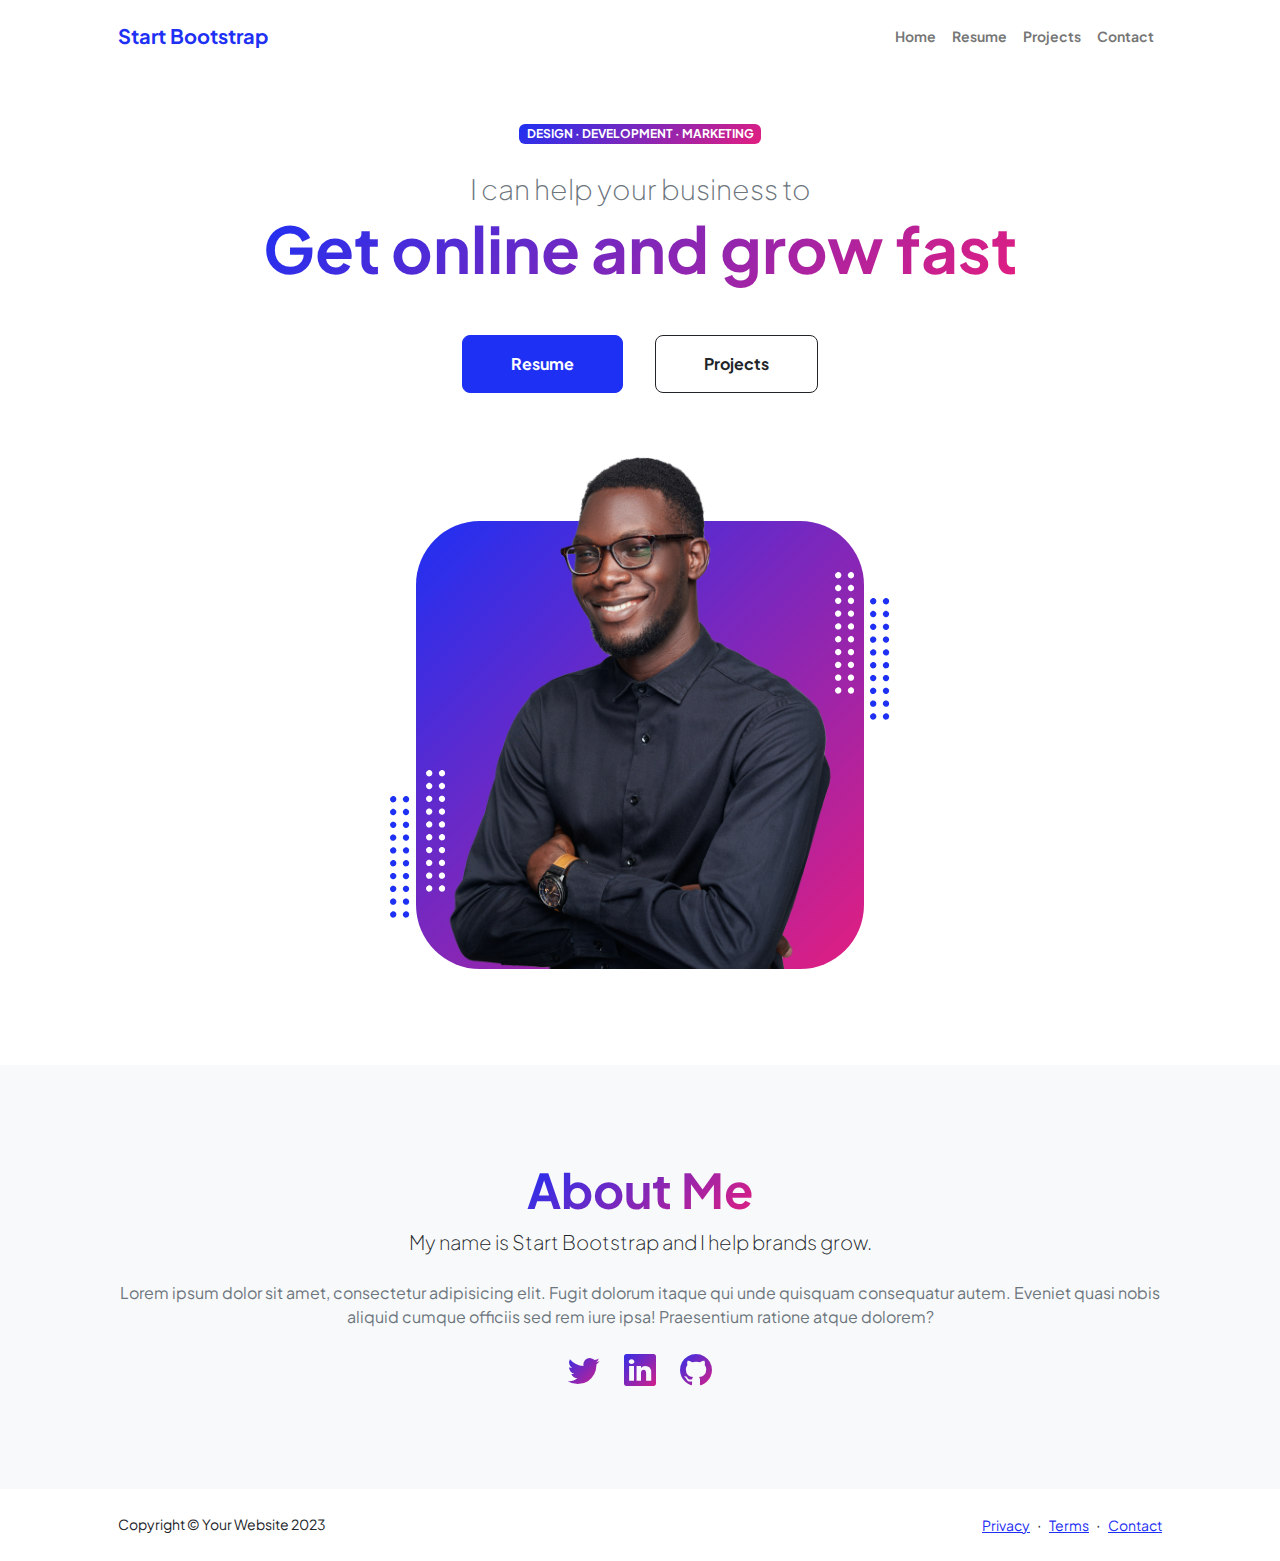
==== spongbob/index.html @ 81c8b0e4 "spongbob" ====
<!DOCTYPE html>
<html lang="en">
    <head>
        <meta charset="utf-8" />
        <meta name="viewport" content="width=device-width, initial-scale=1, shrink-to-fit=no" />
        <meta name="description" content="" />
        <meta name="author" content="" />
        <title>Personal - Start Bootstrap Theme</title>
        <!-- Favicon-->
        <link rel="icon" type="image/x-icon" href="assets/favicon.ico" />
        <!-- Custom Google font-->
        <link rel="preconnect" href="https://fonts.googleapis.com" />
        <link rel="preconnect" href="https://fonts.gstatic.com" crossorigin />
        <link href="https://fonts.googleapis.com/css2?family=Plus+Jakarta+Sans:wght@100;200;300;400;500;600;700;800;900&amp;display=swap" rel="stylesheet" />
        <!-- Bootstrap icons-->
        <link href="https://cdn.jsdelivr.net/npm/bootstrap-icons@1.8.1/font/bootstrap-icons.css" rel="stylesheet" />
        <!-- Core theme CSS (includes Bootstrap)-->
        <link href="css/styles.css" rel="stylesheet" />
    </head>
    <body class="d-flex flex-column h-100">
        <main class="flex-shrink-0">
            <!-- Navigation-->
            <nav class="navbar navbar-expand-lg navbar-light bg-white py-3">
                <div class="container px-5">
                    <a class="navbar-brand" href="index.html"><span class="fw-bolder text-primary">Start Bootstrap</span></a>
                    <button class="navbar-toggler" type="button" data-bs-toggle="collapse" data-bs-target="#navbarSupportedContent" aria-controls="navbarSupportedContent" aria-expanded="false" aria-label="Toggle navigation"><span class="navbar-toggler-icon"></span></button>
                    <div class="collapse navbar-collapse" id="navbarSupportedContent">
                        <ul class="navbar-nav ms-auto mb-2 mb-lg-0 small fw-bolder">
                            <li class="nav-item"><a class="nav-link" href="index.html">Home</a></li>
                            <li class="nav-item"><a class="nav-link" href="resume.html">Resume</a></li>
                            <li class="nav-item"><a class="nav-link" href="projects.html">Projects</a></li>
                            <li class="nav-item"><a class="nav-link" href="contact.html">Contact</a></li>
                        </ul>
                    </div>
                </div>
            </nav>
            <!-- Header-->
            <header class="py-5">
                <div class="container px-5 pb-5">
                    <div class="row gx-5 align-items-center">
                        <div class="col-xxl-5">
                            <!-- Header text content-->
                            <div class="text-center text-xxl-start">
                                <div class="badge bg-gradient-primary-to-secondary text-white mb-4"><div class="text-uppercase">Design &middot; Development &middot; Marketing</div></div>
                                <div class="fs-3 fw-light text-muted">I can help your business to</div>
                                <h1 class="display-3 fw-bolder mb-5"><span class="text-gradient d-inline">Get online and grow fast</span></h1>
                                <div class="d-grid gap-3 d-sm-flex justify-content-sm-center justify-content-xxl-start mb-3">
                                    <a class="btn btn-primary btn-lg px-5 py-3 me-sm-3 fs-6 fw-bolder" href="resume.html">Resume</a>
                                    <a class="btn btn-outline-dark btn-lg px-5 py-3 fs-6 fw-bolder" href="projects.html">Projects</a>
                                </div>
                            </div>
                        </div>
                        <div class="col-xxl-7">
                            <!-- Header profile picture-->
                            <div class="d-flex justify-content-center mt-5 mt-xxl-0">
                                <div class="profile bg-gradient-primary-to-secondary">
                                    <!-- TIP: For best results, use a photo with a transparent background like the demo example below-->
                                    <!-- Watch a tutorial on how to do this on YouTube (link)-->
                                    <img class="profile-img" src="assets/profile.png" alt="..." />
                                    <div class="dots-1">
                                        <!-- SVG Dots-->
                                        <svg version="1.1" xmlns="http://www.w3.org/2000/svg" xmlns:xlink="http://www.w3.org/1999/xlink" x="0px" y="0px" viewBox="0 0 191.6 1215.4" style="enable-background: new 0 0 191.6 1215.4" xml:space="preserve">
                                            <g transform="translate(0.000000,1280.000000) scale(0.100000,-0.100000)">
                                                <path d="M227.7,12788.6c-105-35-200-141-222-248c-43-206,163-412,369-369c155,32,275,190,260,339c-11,105-90,213-190,262        C383.7,12801.6,289.7,12808.6,227.7,12788.6z"></path>
                                                <path d="M1507.7,12788.6c-151-50-253-216-222-362c25-119,136-230,254-255c194-41,395,142,375,339c-11,105-90,213-190,262        C1663.7,12801.6,1569.7,12808.6,1507.7,12788.6z"></path>
                                                <path d="M227.7,11508.6c-105-35-200-141-222-248c-43-206,163-412,369-369c155,32,275,190,260,339c-11,105-90,213-190,262        C383.7,11521.6,289.7,11528.6,227.7,11508.6z"></path>
                                                <path d="M1507.7,11508.6c-151-50-253-216-222-362c25-119,136-230,254-255c194-41,395,142,375,339c-11,105-90,213-190,262        C1663.7,11521.6,1569.7,11528.6,1507.7,11508.6z"></path>
                                                <path d="M227.7,10228.6c-105-35-200-141-222-248c-43-206,163-412,369-369c155,32,275,190,260,339c-11,105-90,213-190,262        C383.7,10241.6,289.7,10248.6,227.7,10228.6z"></path>
                                                <path d="M1507.7,10228.6c-105-35-200-141-222-248c-43-206,163-412,369-369c155,32,275,190,260,339c-11,105-90,213-190,262        C1663.7,10241.6,1569.7,10248.6,1507.7,10228.6z"></path>
                                                <path d="M227.7,8948.6c-105-35-200-141-222-248c-43-206,163-412,369-369c155,32,275,190,260,339c-11,105-90,213-190,262        C383.7,8961.6,289.7,8968.6,227.7,8948.6z"></path>
                                                <path d="M1507.7,8948.6c-105-35-200-141-222-248c-43-206,163-412,369-369c155,32,275,190,260,339c-11,105-90,213-190,262        C1663.7,8961.6,1569.7,8968.6,1507.7,8948.6z"></path>
                                                <path d="M227.7,7668.6c-105-35-200-141-222-248c-43-206,163-412,369-369c155,32,275,190,260,339c-11,105-90,213-190,262        C383.7,7681.6,289.7,7688.6,227.7,7668.6z"></path>
                                                <path d="M1507.7,7668.6c-105-35-200-141-222-248c-43-206,163-412,369-369c155,32,275,190,260,339c-11,105-90,213-190,262        C1663.7,7681.6,1569.7,7688.6,1507.7,7668.6z"></path>
                                                <path d="M227.7,6388.6c-105-35-200-141-222-248c-43-206,163-412,369-369c155,32,275,190,260,339c-11,105-90,213-190,262        C383.7,6401.6,289.7,6408.6,227.7,6388.6z"></path>
                                                <path d="M1507.7,6388.6c-105-35-200-141-222-248c-43-206,163-412,369-369c155,32,275,190,260,339c-11,105-90,213-190,262        C1663.7,6401.6,1569.7,6408.6,1507.7,6388.6z"></path>
                                                <path d="M227.7,5108.6c-105-35-200-141-222-248c-43-206,163-412,369-369c155,32,275,190,260,339c-11,105-90,213-190,262        C383.7,5121.6,289.7,5128.6,227.7,5108.6z"></path>
                                                <path d="M1507.7,5108.6c-105-35-200-141-222-248c-43-206,163-412,369-369c155,32,275,190,260,339c-11,105-90,213-190,262        C1663.7,5121.6,1569.7,5128.6,1507.7,5108.6z"></path>
                                                <path d="M227.7,3828.6c-105-35-200-141-222-248c-43-206,163-412,369-369c155,32,275,190,260,339c-11,105-90,213-190,262        C383.7,3841.6,289.7,3848.6,227.7,3828.6z"></path>
                                                <path d="M1507.7,3828.6c-105-35-200-141-222-248c-43-206,163-412,369-369c155,32,275,190,260,339c-11,105-90,213-190,262        C1663.7,3841.6,1569.7,3848.6,1507.7,3828.6z"></path>
                                                <path d="M227.7,2548.6c-105-35-200-141-222-248c-43-206,163-412,369-369c155,32,275,190,260,339c-11,105-90,213-190,262        C383.7,2561.6,289.7,2568.6,227.7,2548.6z"></path>
                                                <path d="M1507.7,2548.6c-105-35-200-141-222-248c-43-206,163-412,369-369c155,32,275,190,260,339c-11,105-90,213-190,262        C1663.7,2561.6,1569.7,2568.6,1507.7,2548.6z"></path>
                                                <path d="M227.7,1268.6c-105-35-200-141-222-248c-43-206,163-412,369-369c155,32,275,190,260,339c-11,105-90,213-190,262        C383.7,1281.6,289.7,1288.6,227.7,1268.6z"></path>
                                                <path d="M1507.7,1268.6c-105-35-200-141-222-248c-43-206,163-412,369-369c155,32,275,190,260,339c-11,105-90,213-190,262        C1663.7,1281.6,1569.7,1288.6,1507.7,1268.6z"></path>
                                            </g>
                                        </svg>
                                        <!-- END of SVG dots-->
                                    </div>
                                    <div class="dots-2">
                                        <!-- SVG Dots-->
                                        <svg version="1.1" xmlns="http://www.w3.org/2000/svg" xmlns:xlink="http://www.w3.org/1999/xlink" x="0px" y="0px" viewBox="0 0 191.6 1215.4" style="enable-background: new 0 0 191.6 1215.4" xml:space="preserve">
                                            <g transform="translate(0.000000,1280.000000) scale(0.100000,-0.100000)">
                                                <path d="M227.7,12788.6c-105-35-200-141-222-248c-43-206,163-412,369-369c155,32,275,190,260,339c-11,105-90,213-190,262        C383.7,12801.6,289.7,12808.6,227.7,12788.6z"></path>
                                                <path d="M1507.7,12788.6c-151-50-253-216-222-362c25-119,136-230,254-255c194-41,395,142,375,339c-11,105-90,213-190,262        C1663.7,12801.6,1569.7,12808.6,1507.7,12788.6z"></path>
                                                <path d="M227.7,11508.6c-105-35-200-141-222-248c-43-206,163-412,369-369c155,32,275,190,260,339c-11,105-90,213-190,262        C383.7,11521.6,289.7,11528.6,227.7,11508.6z"></path>
                                                <path d="M1507.7,11508.6c-151-50-253-216-222-362c25-119,136-230,254-255c194-41,395,142,375,339c-11,105-90,213-190,262        C1663.7,11521.6,1569.7,11528.6,1507.7,11508.6z"></path>
                                                <path d="M227.7,10228.6c-105-35-200-141-222-248c-43-206,163-412,369-369c155,32,275,190,260,339c-11,105-90,213-190,262        C383.7,10241.6,289.7,10248.6,227.7,10228.6z"></path>
                                                <path d="M1507.7,10228.6c-105-35-200-141-222-248c-43-206,163-412,369-369c155,32,275,190,260,339c-11,105-90,213-190,262        C1663.7,10241.6,1569.7,10248.6,1507.7,10228.6z"></path>
                                                <path d="M227.7,8948.6c-105-35-200-141-222-248c-43-206,163-412,369-369c155,32,275,190,260,339c-11,105-90,213-190,262        C383.7,8961.6,289.7,8968.6,227.7,8948.6z"></path>
                                                <path d="M1507.7,8948.6c-105-35-200-141-222-248c-43-206,163-412,369-369c155,32,275,190,260,339c-11,105-90,213-190,262        C1663.7,8961.6,1569.7,8968.6,1507.7,8948.6z"></path>
                                                <path d="M227.7,7668.6c-105-35-200-141-222-248c-43-206,163-412,369-369c155,32,275,190,260,339c-11,105-90,213-190,262        C383.7,7681.6,289.7,7688.6,227.7,7668.6z"></path>
                                                <path d="M1507.7,7668.6c-105-35-200-141-222-248c-43-206,163-412,369-369c155,32,275,190,260,339c-11,105-90,213-190,262        C1663.7,7681.6,1569.7,7688.6,1507.7,7668.6z"></path>
                                                <path d="M227.7,6388.6c-105-35-200-141-222-248c-43-206,163-412,369-369c155,32,275,190,260,339c-11,105-90,213-190,262        C383.7,6401.6,289.7,6408.6,227.7,6388.6z"></path>
                                                <path d="M1507.7,6388.6c-105-35-200-141-222-248c-43-206,163-412,369-369c155,32,275,190,260,339c-11,105-90,213-190,262        C1663.7,6401.6,1569.7,6408.6,1507.7,6388.6z"></path>
                                                <path d="M227.7,5108.6c-105-35-200-141-222-248c-43-206,163-412,369-369c155,32,275,190,260,339c-11,105-90,213-190,262        C383.7,5121.6,289.7,5128.6,227.7,5108.6z"></path>
                                                <path d="M1507.7,5108.6c-105-35-200-141-222-248c-43-206,163-412,369-369c155,32,275,190,260,339c-11,105-90,213-190,262        C1663.7,5121.6,1569.7,5128.6,1507.7,5108.6z"></path>
                                                <path d="M227.7,3828.6c-105-35-200-141-222-248c-43-206,163-412,369-369c155,32,275,190,260,339c-11,105-90,213-190,262        C383.7,3841.6,289.7,3848.6,227.7,3828.6z"></path>
                                                <path d="M1507.7,3828.6c-105-35-200-141-222-248c-43-206,163-412,369-369c155,32,275,190,260,339c-11,105-90,213-190,262        C1663.7,3841.6,1569.7,3848.6,1507.7,3828.6z"></path>
                                                <path d="M227.7,2548.6c-105-35-200-141-222-248c-43-206,163-412,369-369c155,32,275,190,260,339c-11,105-90,213-190,262        C383.7,2561.6,289.7,2568.6,227.7,2548.6z"></path>
                                                <path d="M1507.7,2548.6c-105-35-200-141-222-248c-43-206,163-412,369-369c155,32,275,190,260,339c-11,105-90,213-190,262        C1663.7,2561.6,1569.7,2568.6,1507.7,2548.6z"></path>
                                                <path d="M227.7,1268.6c-105-35-200-141-222-248c-43-206,163-412,369-369c155,32,275,190,260,339c-11,105-90,213-190,262        C383.7,1281.6,289.7,1288.6,227.7,1268.6z"></path>
                                                <path d="M1507.7,1268.6c-105-35-200-141-222-248c-43-206,163-412,369-369c155,32,275,190,260,339c-11,105-90,213-190,262        C1663.7,1281.6,1569.7,1288.6,1507.7,1268.6z"></path>
                                            </g>
                                        </svg>
                                        <!-- END of SVG dots-->
                                    </div>
                                    <div class="dots-3">
                                        <!-- SVG Dots-->
                                        <svg version="1.1" xmlns="http://www.w3.org/2000/svg" xmlns:xlink="http://www.w3.org/1999/xlink" x="0px" y="0px" viewBox="0 0 191.6 1215.4" style="enable-background: new 0 0 191.6 1215.4" xml:space="preserve">
                                            <g transform="translate(0.000000,1280.000000) scale(0.100000,-0.100000)">
                                                <path d="M227.7,12788.6c-105-35-200-141-222-248c-43-206,163-412,369-369c155,32,275,190,260,339c-11,105-90,213-190,262        C383.7,12801.6,289.7,12808.6,227.7,12788.6z"></path>
                                                <path d="M1507.7,12788.6c-151-50-253-216-222-362c25-119,136-230,254-255c194-41,395,142,375,339c-11,105-90,213-190,262        C1663.7,12801.6,1569.7,12808.6,1507.7,12788.6z"></path>
                                                <path d="M227.7,11508.6c-105-35-200-141-222-248c-43-206,163-412,369-369c155,32,275,190,260,339c-11,105-90,213-190,262        C383.7,11521.6,289.7,11528.6,227.7,11508.6z"></path>
                                                <path d="M1507.7,11508.6c-151-50-253-216-222-362c25-119,136-230,254-255c194-41,395,142,375,339c-11,105-90,213-190,262        C1663.7,11521.6,1569.7,11528.6,1507.7,11508.6z"></path>
                                                <path d="M227.7,10228.6c-105-35-200-141-222-248c-43-206,163-412,369-369c155,32,275,190,260,339c-11,105-90,213-190,262        C383.7,10241.6,289.7,10248.6,227.7,10228.6z"></path>
                                                <path d="M1507.7,10228.6c-105-35-200-141-222-248c-43-206,163-412,369-369c155,32,275,190,260,339c-11,105-90,213-190,262        C1663.7,10241.6,1569.7,10248.6,1507.7,10228.6z"></path>
                                                <path d="M227.7,8948.6c-105-35-200-141-222-248c-43-206,163-412,369-369c155,32,275,190,260,339c-11,105-90,213-190,262        C383.7,8961.6,289.7,8968.6,227.7,8948.6z"></path>
                                                <path d="M1507.7,8948.6c-105-35-200-141-222-248c-43-206,163-412,369-369c155,32,275,190,260,339c-11,105-90,213-190,262        C1663.7,8961.6,1569.7,8968.6,1507.7,8948.6z"></path>
                                                <path d="M227.7,7668.6c-105-35-200-141-222-248c-43-206,163-412,369-369c155,32,275,190,260,339c-11,105-90,213-190,262        C383.7,7681.6,289.7,7688.6,227.7,7668.6z"></path>
                                                <path d="M1507.7,7668.6c-105-35-200-141-222-248c-43-206,163-412,369-369c155,32,275,190,260,339c-11,105-90,213-190,262        C1663.7,7681.6,1569.7,7688.6,1507.7,7668.6z"></path>
                                                <path d="M227.7,6388.6c-105-35-200-141-222-248c-43-206,163-412,369-369c155,32,275,190,260,339c-11,105-90,213-190,262        C383.7,6401.6,289.7,6408.6,227.7,6388.6z"></path>
                                                <path d="M1507.7,6388.6c-105-35-200-141-222-248c-43-206,163-412,369-369c155,32,275,190,260,339c-11,105-90,213-190,262        C1663.7,6401.6,1569.7,6408.6,1507.7,6388.6z"></path>
                                                <path d="M227.7,5108.6c-105-35-200-141-222-248c-43-206,163-412,369-369c155,32,275,190,260,339c-11,105-90,213-190,262        C383.7,5121.6,289.7,5128.6,227.7,5108.6z"></path>
                                                <path d="M1507.7,5108.6c-105-35-200-141-222-248c-43-206,163-412,369-369c155,32,275,190,260,339c-11,105-90,213-190,262        C1663.7,5121.6,1569.7,5128.6,1507.7,5108.6z"></path>
                                                <path d="M227.7,3828.6c-105-35-200-141-222-248c-43-206,163-412,369-369c155,32,275,190,260,339c-11,105-90,213-190,262        C383.7,3841.6,289.7,3848.6,227.7,3828.6z"></path>
                                                <path d="M1507.7,3828.6c-105-35-200-141-222-248c-43-206,163-412,369-369c155,32,275,190,260,339c-11,105-90,213-190,262        C1663.7,3841.6,1569.7,3848.6,1507.7,3828.6z"></path>
                                                <path d="M227.7,2548.6c-105-35-200-141-222-248c-43-206,163-412,369-369c155,32,275,190,260,339c-11,105-90,213-190,262        C383.7,2561.6,289.7,2568.6,227.7,2548.6z"></path>
                                                <path d="M1507.7,2548.6c-105-35-200-141-222-248c-43-206,163-412,369-369c155,32,275,190,260,339c-11,105-90,213-190,262        C1663.7,2561.6,1569.7,2568.6,1507.7,2548.6z"></path>
                                                <path d="M227.7,1268.6c-105-35-200-141-222-248c-43-206,163-412,369-369c155,32,275,190,260,339c-11,105-90,213-190,262        C383.7,1281.6,289.7,1288.6,227.7,1268.6z"></path>
                                                <path d="M1507.7,1268.6c-105-35-200-141-222-248c-43-206,163-412,369-369c155,32,275,190,260,339c-11,105-90,213-190,262        C1663.7,1281.6,1569.7,1288.6,1507.7,1268.6z"></path>
                                            </g>
                                        </svg>
                                        <!-- END of SVG dots-->
                                    </div>
                                    <div class="dots-4">
                                        <!-- SVG Dots-->
                                        <svg version="1.1" xmlns="http://www.w3.org/2000/svg" xmlns:xlink="http://www.w3.org/1999/xlink" x="0px" y="0px" viewBox="0 0 191.6 1215.4" style="enable-background: new 0 0 191.6 1215.4" xml:space="preserve">
                                            <g transform="translate(0.000000,1280.000000) scale(0.100000,-0.100000)">
                                                <path d="M227.7,12788.6c-105-35-200-141-222-248c-43-206,163-412,369-369c155,32,275,190,260,339c-11,105-90,213-190,262        C383.7,12801.6,289.7,12808.6,227.7,12788.6z"></path>
                                                <path d="M1507.7,12788.6c-151-50-253-216-222-362c25-119,136-230,254-255c194-41,395,142,375,339c-11,105-90,213-190,262        C1663.7,12801.6,1569.7,12808.6,1507.7,12788.6z"></path>
                                                <path d="M227.7,11508.6c-105-35-200-141-222-248c-43-206,163-412,369-369c155,32,275,190,260,339c-11,105-90,213-190,262        C383.7,11521.6,289.7,11528.6,227.7,11508.6z"></path>
                                                <path d="M1507.7,11508.6c-151-50-253-216-222-362c25-119,136-230,254-255c194-41,395,142,375,339c-11,105-90,213-190,262        C1663.7,11521.6,1569.7,11528.6,1507.7,11508.6z"></path>
                                                <path d="M227.7,10228.6c-105-35-200-141-222-248c-43-206,163-412,369-369c155,32,275,190,260,339c-11,105-90,213-190,262        C383.7,10241.6,289.7,10248.6,227.7,10228.6z"></path>
                                                <path d="M1507.7,10228.6c-105-35-200-141-222-248c-43-206,163-412,369-369c155,32,275,190,260,339c-11,105-90,213-190,262        C1663.7,10241.6,1569.7,10248.6,1507.7,10228.6z"></path>
                                                <path d="M227.7,8948.6c-105-35-200-141-222-248c-43-206,163-412,369-369c155,32,275,190,260,339c-11,105-90,213-190,262        C383.7,8961.6,289.7,8968.6,227.7,8948.6z"></path>
                                                <path d="M1507.7,8948.6c-105-35-200-141-222-248c-43-206,163-412,369-369c155,32,275,190,260,339c-11,105-90,213-190,262        C1663.7,8961.6,1569.7,8968.6,1507.7,8948.6z"></path>
                                                <path d="M227.7,7668.6c-105-35-200-141-222-248c-43-206,163-412,369-369c155,32,275,190,260,339c-11,105-90,213-190,262        C383.7,7681.6,289.7,7688.6,227.7,7668.6z"></path>
                                                <path d="M1507.7,7668.6c-105-35-200-141-222-248c-43-206,163-412,369-369c155,32,275,190,260,339c-11,105-90,213-190,262        C1663.7,7681.6,1569.7,7688.6,1507.7,7668.6z"></path>
                                                <path d="M227.7,6388.6c-105-35-200-141-222-248c-43-206,163-412,369-369c155,32,275,190,260,339c-11,105-90,213-190,262        C383.7,6401.6,289.7,6408.6,227.7,6388.6z"></path>
                                                <path d="M1507.7,6388.6c-105-35-200-141-222-248c-43-206,163-412,369-369c155,32,275,190,260,339c-11,105-90,213-190,262        C1663.7,6401.6,1569.7,6408.6,1507.7,6388.6z"></path>
                                                <path d="M227.7,5108.6c-105-35-200-141-222-248c-43-206,163-412,369-369c155,32,275,190,260,339c-11,105-90,213-190,262        C383.7,5121.6,289.7,5128.6,227.7,5108.6z"></path>
                                                <path d="M1507.7,5108.6c-105-35-200-141-222-248c-43-206,163-412,369-369c155,32,275,190,260,339c-11,105-90,213-190,262        C1663.7,5121.6,1569.7,5128.6,1507.7,5108.6z"></path>
                                                <path d="M227.7,3828.6c-105-35-200-141-222-248c-43-206,163-412,369-369c155,32,275,190,260,339c-11,105-90,213-190,262        C383.7,3841.6,289.7,3848.6,227.7,3828.6z"></path>
                                                <path d="M1507.7,3828.6c-105-35-200-141-222-248c-43-206,163-412,369-369c155,32,275,190,260,339c-11,105-90,213-190,262        C1663.7,3841.6,1569.7,3848.6,1507.7,3828.6z"></path>
                                                <path d="M227.7,2548.6c-105-35-200-141-222-248c-43-206,163-412,369-369c155,32,275,190,260,339c-11,105-90,213-190,262        C383.7,2561.6,289.7,2568.6,227.7,2548.6z"></path>
                                                <path d="M1507.7,2548.6c-105-35-200-141-222-248c-43-206,163-412,369-369c155,32,275,190,260,339c-11,105-90,213-190,262        C1663.7,2561.6,1569.7,2568.6,1507.7,2548.6z"></path>
                                                <path d="M227.7,1268.6c-105-35-200-141-222-248c-43-206,163-412,369-369c155,32,275,190,260,339c-11,105-90,213-190,262        C383.7,1281.6,289.7,1288.6,227.7,1268.6z"></path>
                                                <path d="M1507.7,1268.6c-105-35-200-141-222-248c-43-206,163-412,369-369c155,32,275,190,260,339c-11,105-90,213-190,262        C1663.7,1281.6,1569.7,1288.6,1507.7,1268.6z"></path>
                                            </g>
                                        </svg>
                                        <!-- END of SVG dots-->
                                    </div>
                                </div>
                            </div>
                        </div>
                    </div>
                </div>
            </header>
            <!-- About Section-->
            <section class="bg-light py-5">
                <div class="container px-5">
                    <div class="row gx-5 justify-content-center">
                        <div class="col-xxl-8">
                            <div class="text-center my-5">
                                <h2 class="display-5 fw-bolder"><span class="text-gradient d-inline">About Me</span></h2>
                                <p class="lead fw-light mb-4">My name is Start Bootstrap and I help brands grow.</p>
                                <p class="text-muted">Lorem ipsum dolor sit amet, consectetur adipisicing elit. Fugit dolorum itaque qui unde quisquam consequatur autem. Eveniet quasi nobis aliquid cumque officiis sed rem iure ipsa! Praesentium ratione atque dolorem?</p>
                                <div class="d-flex justify-content-center fs-2 gap-4">
                                    <a class="text-gradient" href="#!"><i class="bi bi-twitter"></i></a>
                                    <a class="text-gradient" href="#!"><i class="bi bi-linkedin"></i></a>
                                    <a class="text-gradient" href="#!"><i class="bi bi-github"></i></a>
                                </div>
                            </div>
                        </div>
                    </div>
                </div>
            </section>
        </main>
        <!-- Footer-->
        <footer class="bg-white py-4 mt-auto">
            <div class="container px-5">
                <div class="row align-items-center justify-content-between flex-column flex-sm-row">
                    <div class="col-auto"><div class="small m-0">Copyright &copy; Your Website 2023</div></div>
                    <div class="col-auto">
                        <a class="small" href="#!">Privacy</a>
                        <span class="mx-1">&middot;</span>
                        <a class="small" href="#!">Terms</a>
                        <span class="mx-1">&middot;</span>
                        <a class="small" href="#!">Contact</a>
                    </div>
                </div>
            </div>
        </footer>
        <!-- Bootstrap core JS-->
        <script src="https://cdn.jsdelivr.net/npm/bootstrap@5.2.3/dist/js/bootstrap.bundle.min.js"></script>
        <!-- Core theme JS-->
        <script src="js/scripts.js"></script>
    </body>
</html>
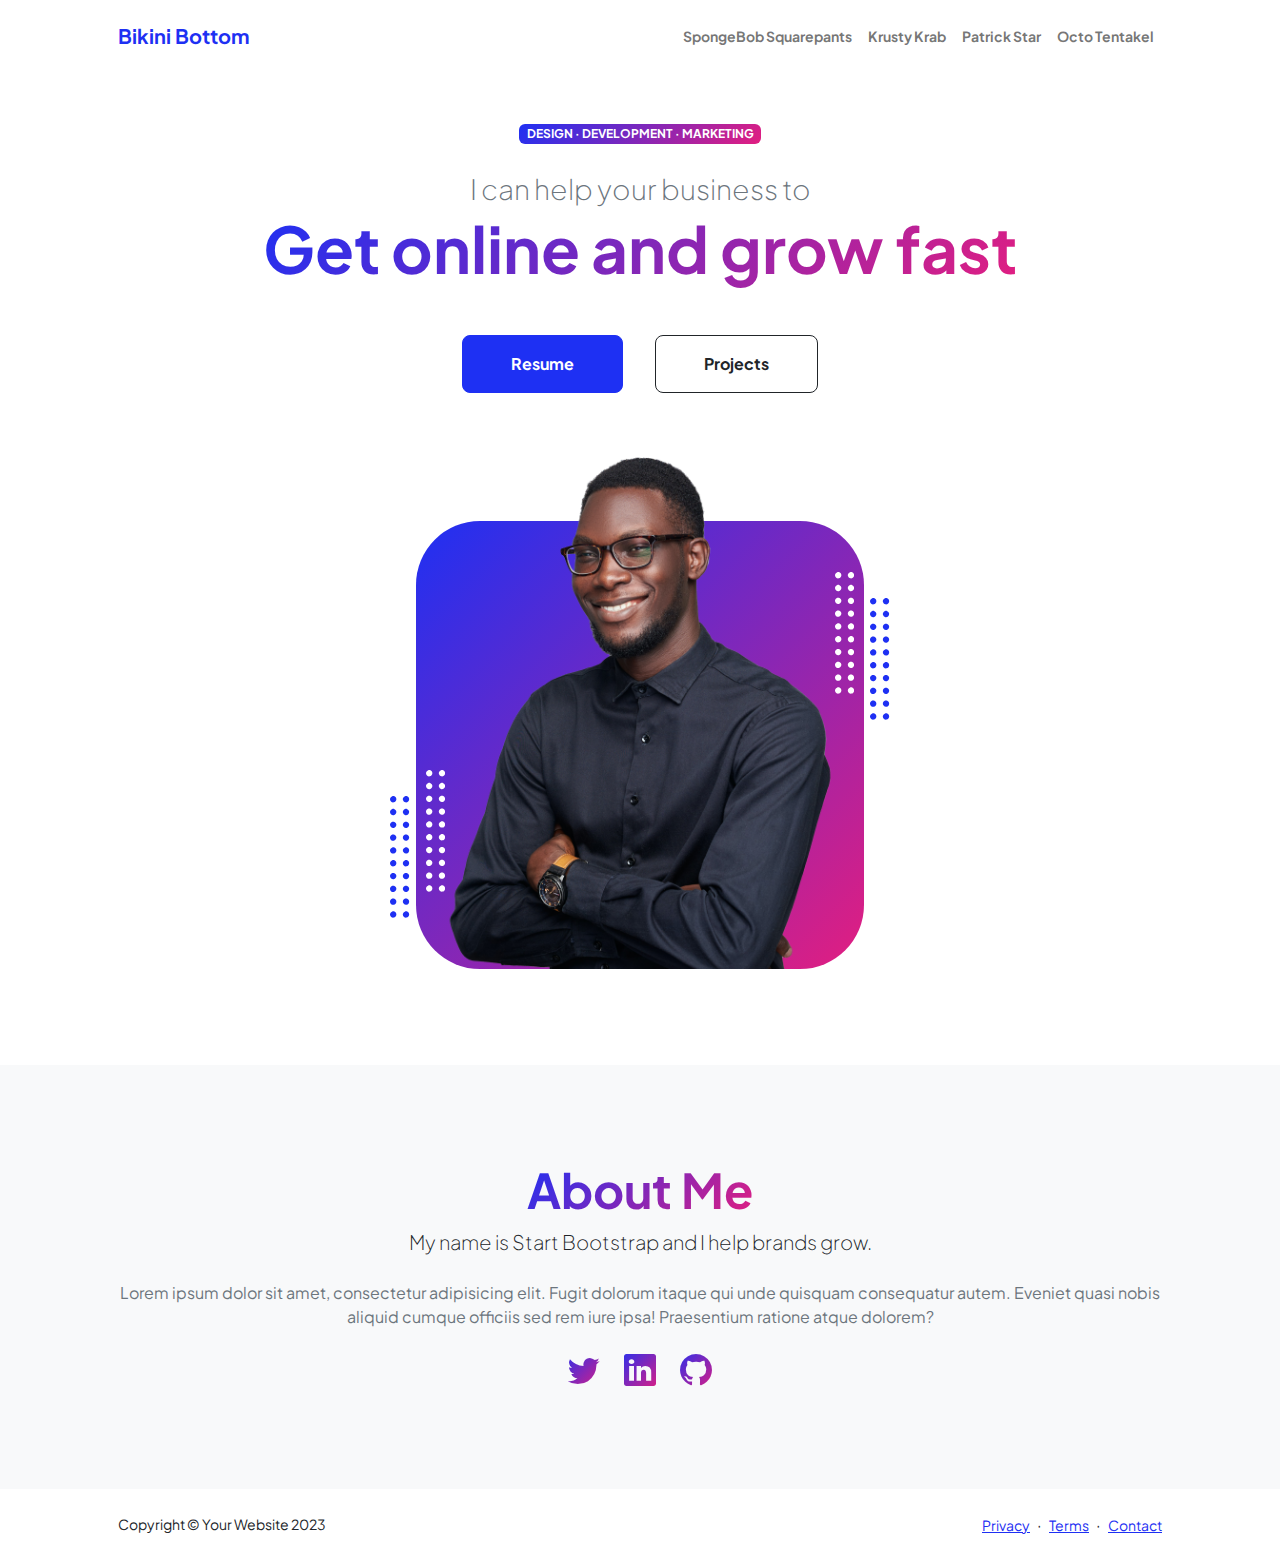
==== commit 15ee7c81: "balk" ====
--- a/spongbob/index.html
+++ b/spongbob/index.html
@@ -5,7 +5,7 @@
         <meta name="viewport" content="width=device-width, initial-scale=1, shrink-to-fit=no" />
         <meta name="description" content="" />
         <meta name="author" content="" />
-        <title>Personal - Start Bootstrap Theme</title>
+        <title>Spongebob Squarepants</title>
         <!-- Favicon-->
         <link rel="icon" type="image/x-icon" href="assets/favicon.ico" />
         <!-- Custom Google font-->
@@ -22,14 +22,14 @@
             <!-- Navigation-->
             <nav class="navbar navbar-expand-lg navbar-light bg-white py-3">
                 <div class="container px-5">
-                    <a class="navbar-brand" href="index.html"><span class="fw-bolder text-primary">Start Bootstrap</span></a>
+                    <a class="navbar-brand" href="index.html"><span class="fw-bolder text-primary">Bikini Bottom</span></a>
                     <button class="navbar-toggler" type="button" data-bs-toggle="collapse" data-bs-target="#navbarSupportedContent" aria-controls="navbarSupportedContent" aria-expanded="false" aria-label="Toggle navigation"><span class="navbar-toggler-icon"></span></button>
                     <div class="collapse navbar-collapse" id="navbarSupportedContent">
                         <ul class="navbar-nav ms-auto mb-2 mb-lg-0 small fw-bolder">
-                            <li class="nav-item"><a class="nav-link" href="index.html">Home</a></li>
-                            <li class="nav-item"><a class="nav-link" href="resume.html">Resume</a></li>
-                            <li class="nav-item"><a class="nav-link" href="projects.html">Projects</a></li>
-                            <li class="nav-item"><a class="nav-link" href="contact.html">Contact</a></li>
+                            <li class="nav-item"><a class="nav-link" href="index.html">SpongeBob Squarepants</a></li>
+                            <li class="nav-item"><a class="nav-link" href="resume.html">Krusty Krab</a></li>
+                            <li class="nav-item"><a class="nav-link" href="projects.html">Patrick Star</a></li>
+                            <li class="nav-item"><a class="nav-link" href="contact.html">Octo Tentakel</a></li>
                         </ul>
                     </div>
                 </div>
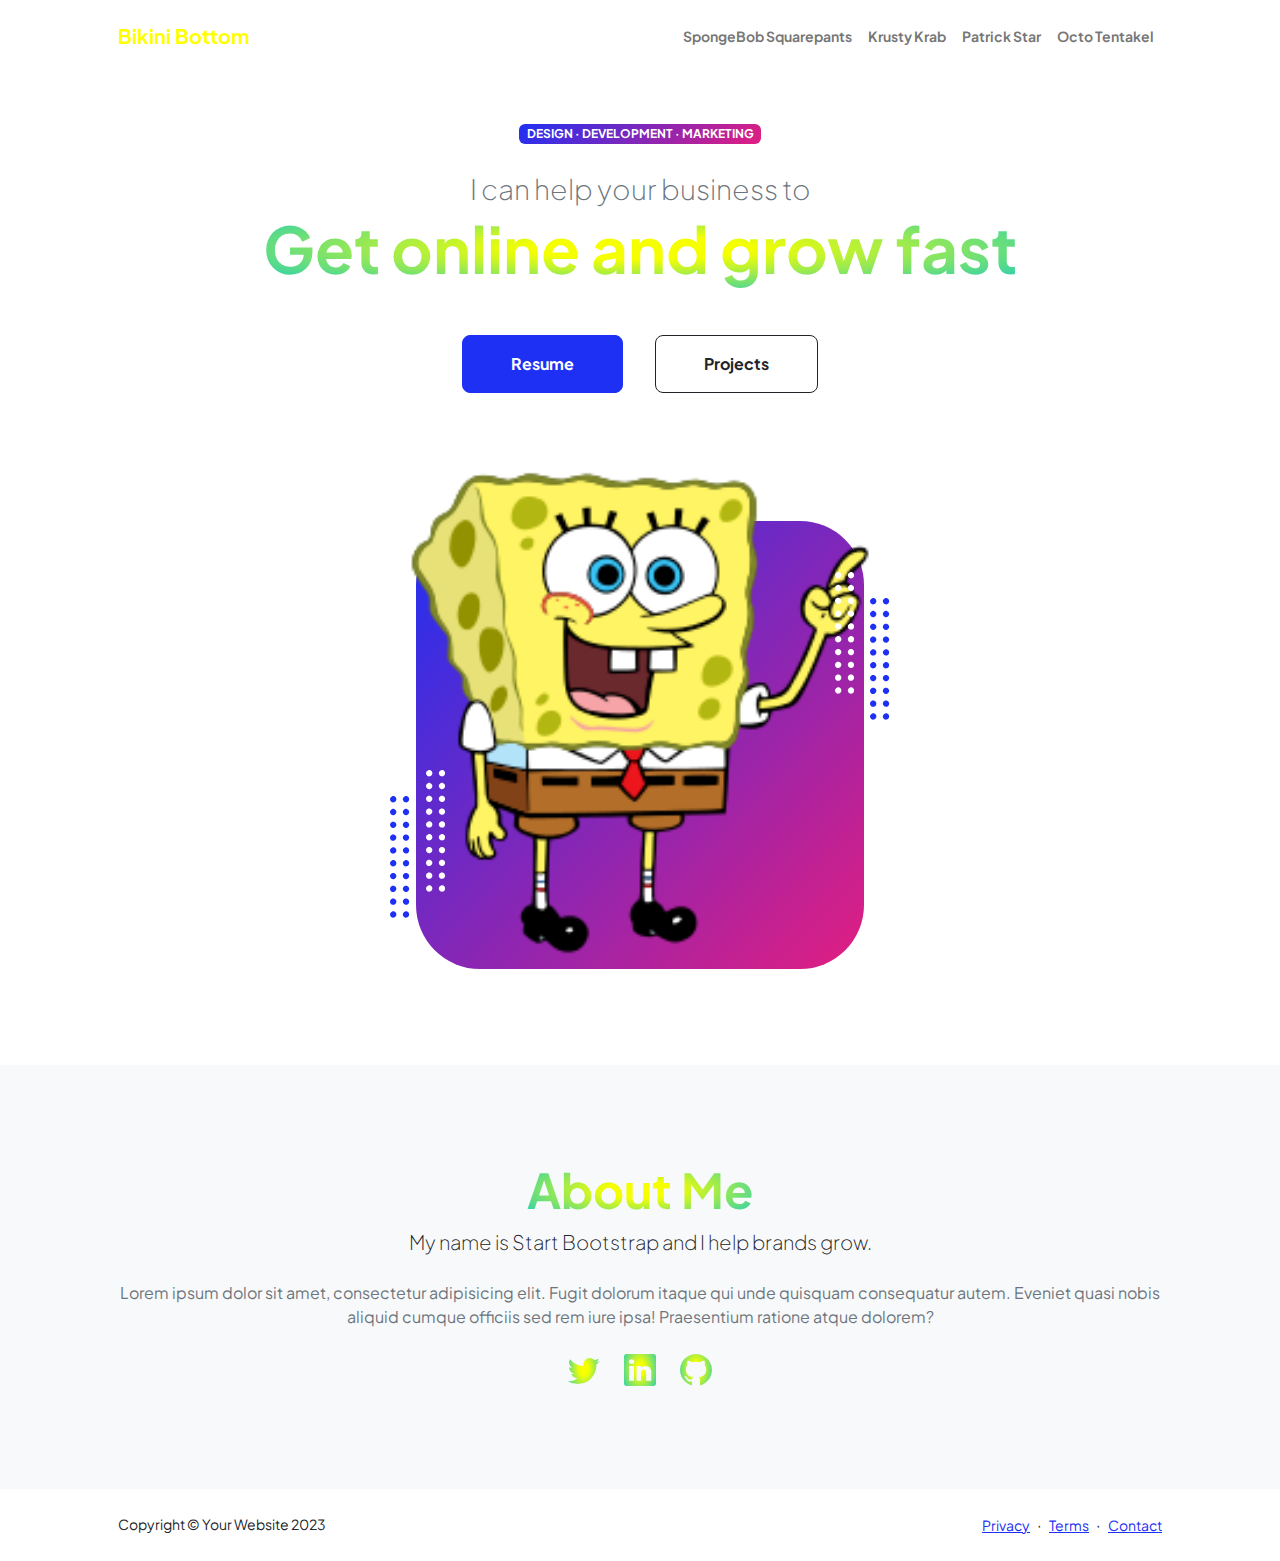
==== commit c5e1ea9f: "alles" ====
--- a/spongbob/index.html
+++ b/spongbob/index.html
@@ -27,9 +27,9 @@
                     <div class="collapse navbar-collapse" id="navbarSupportedContent">
                         <ul class="navbar-nav ms-auto mb-2 mb-lg-0 small fw-bolder">
                             <li class="nav-item"><a class="nav-link" href="index.html">SpongeBob Squarepants</a></li>
-                            <li class="nav-item"><a class="nav-link" href="resume.html">Krusty Krab</a></li>
-                            <li class="nav-item"><a class="nav-link" href="projects.html">Patrick Star</a></li>
-                            <li class="nav-item"><a class="nav-link" href="contact.html">Octo Tentakel</a></li>
+                            <li class="nav-item"><a class="nav-link" href="Krusty%20Krab.html">Krusty Krab</a></li>
+                            <li class="nav-item"><a class="nav-link" href="Patrick%20.html">Patrick Star</a></li>
+                            <li class="nav-item"><a class="nav-link" href="octo.html">Octo Tentakel</a></li>
                         </ul>
                     </div>
                 </div>
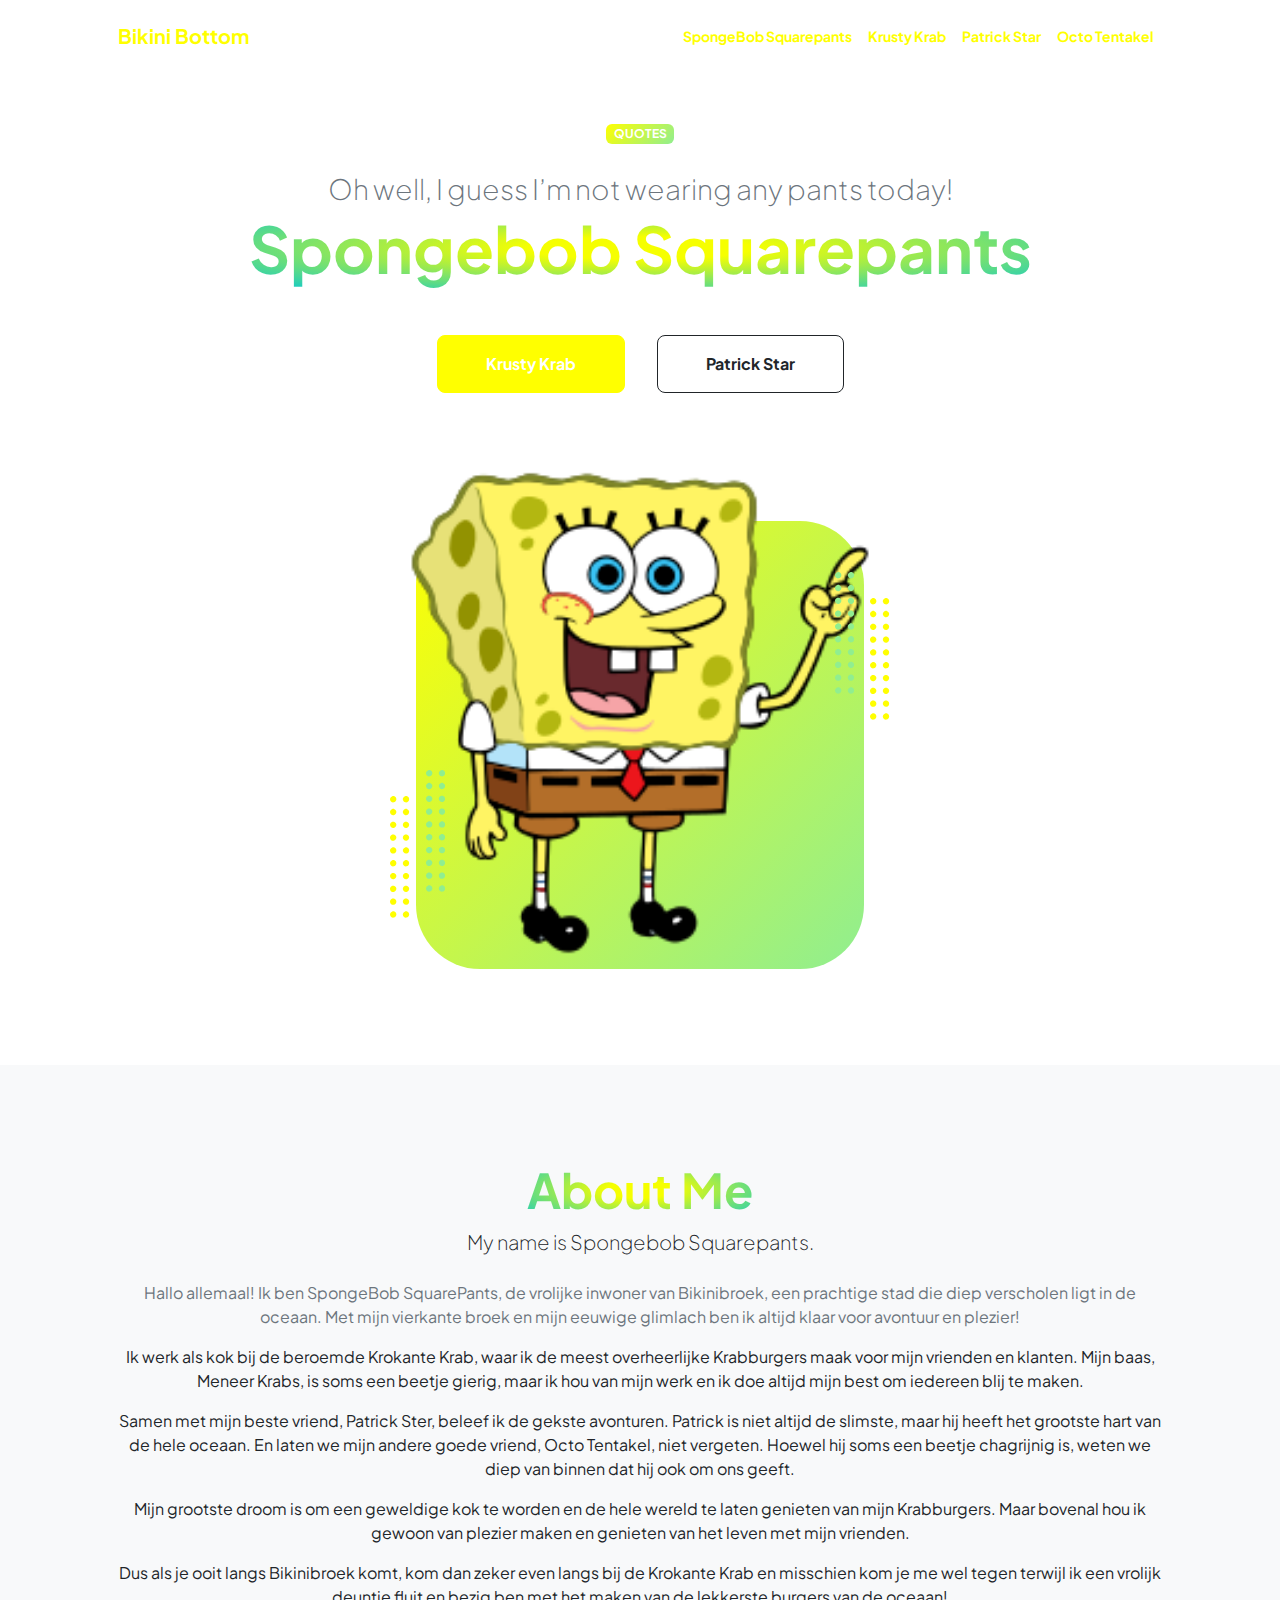
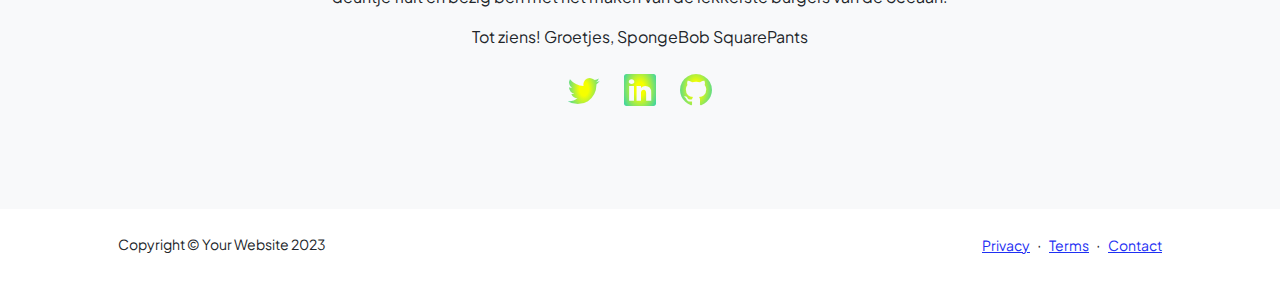
==== commit 0dffd296: "home aangepast" ====
--- a/spongbob/index.html
+++ b/spongbob/index.html
@@ -41,12 +41,12 @@
                         <div class="col-xxl-5">
                             <!-- Header text content-->
                             <div class="text-center text-xxl-start">
-                                <div class="badge bg-gradient-primary-to-secondary text-white mb-4"><div class="text-uppercase">Design &middot; Development &middot; Marketing</div></div>
-                                <div class="fs-3 fw-light text-muted">I can help your business to</div>
-                                <h1 class="display-3 fw-bolder mb-5"><span class="text-gradient d-inline">Get online and grow fast</span></h1>
+                                <div class="badge bg-gradient-primary-to-secondary text-white mb-4"><div class="text-uppercase">Quotes</div></div>
+                                <div class="fs-3 fw-light text-muted">Oh well, I guess I’m not wearing any pants today!</div>
+                                <h1 class="display-3 fw-bolder mb-5"><span class="text-gradient d-inline">Spongebob Squarepants</span></h1>
                                 <div class="d-grid gap-3 d-sm-flex justify-content-sm-center justify-content-xxl-start mb-3">
-                                    <a class="btn btn-primary btn-lg px-5 py-3 me-sm-3 fs-6 fw-bolder" href="resume.html">Resume</a>
-                                    <a class="btn btn-outline-dark btn-lg px-5 py-3 fs-6 fw-bolder" href="projects.html">Projects</a>
+                                    <a class="btn btn-primary btn-lg px-5 py-3 me-sm-3 fs-6 fw-bolder" href="resume.html">Krusty Krab</a>
+                                    <a class="btn btn-outline-dark btn-lg px-5 py-3 fs-6 fw-bolder" href="projects.html">Patrick Star</a>
                                 </div>
                             </div>
                         </div>
@@ -182,8 +182,24 @@
                         <div class="col-xxl-8">
                             <div class="text-center my-5">
                                 <h2 class="display-5 fw-bolder"><span class="text-gradient d-inline">About Me</span></h2>
-                                <p class="lead fw-light mb-4">My name is Start Bootstrap and I help brands grow.</p>
-                                <p class="text-muted">Lorem ipsum dolor sit amet, consectetur adipisicing elit. Fugit dolorum itaque qui unde quisquam consequatur autem. Eveniet quasi nobis aliquid cumque officiis sed rem iure ipsa! Praesentium ratione atque dolorem?</p>
+                                <p class="lead fw-light mb-4">My name is Spongebob Squarepants.</p>
+                                <p class="text-muted">
+Hallo allemaal!
+
+Ik ben SpongeBob SquarePants, de vrolijke inwoner van Bikinibroek, een prachtige stad die diep verscholen ligt in de oceaan. Met mijn vierkante broek en mijn eeuwige glimlach ben ik altijd klaar voor avontuur en plezier!</p> <p> </p> <p>
+
+Ik werk als kok bij de beroemde Krokante Krab, waar ik de meest overheerlijke Krabburgers maak voor mijn vrienden en klanten. Mijn baas, Meneer Krabs, is soms een beetje gierig, maar ik hou van mijn werk en ik doe altijd mijn best om iedereen blij te maken.</p> <p> </p> <p>
+
+Samen met mijn beste vriend, Patrick Ster, beleef ik de gekste avonturen. Patrick is niet altijd de slimste, maar hij heeft het grootste hart van de hele oceaan. En laten we mijn andere goede vriend, Octo Tentakel, niet vergeten. Hoewel hij soms een beetje chagrijnig is, weten we diep van binnen dat hij ook om ons geeft.</p> <p> </p> <p>
+
+Mijn grootste droom is om een geweldige kok te worden en de hele wereld te laten genieten van mijn Krabburgers. Maar bovenal hou ik gewoon van plezier maken en genieten van het leven met mijn vrienden.</p><p> </p><p>
+
+Dus als je ooit langs Bikinibroek komt, kom dan zeker even langs bij de Krokante Krab en misschien kom je me wel tegen terwijl ik een vrolijk deuntje fluit en bezig ben met het maken van de lekkerste burgers van de oceaan!</p> <p> </p><p>
+
+Tot ziens!
+
+Groetjes,
+SpongeBob SquarePants</p>
                                 <div class="d-flex justify-content-center fs-2 gap-4">
                                     <a class="text-gradient" href="#!"><i class="bi bi-twitter"></i></a>
                                     <a class="text-gradient" href="#!"><i class="bi bi-linkedin"></i></a>
